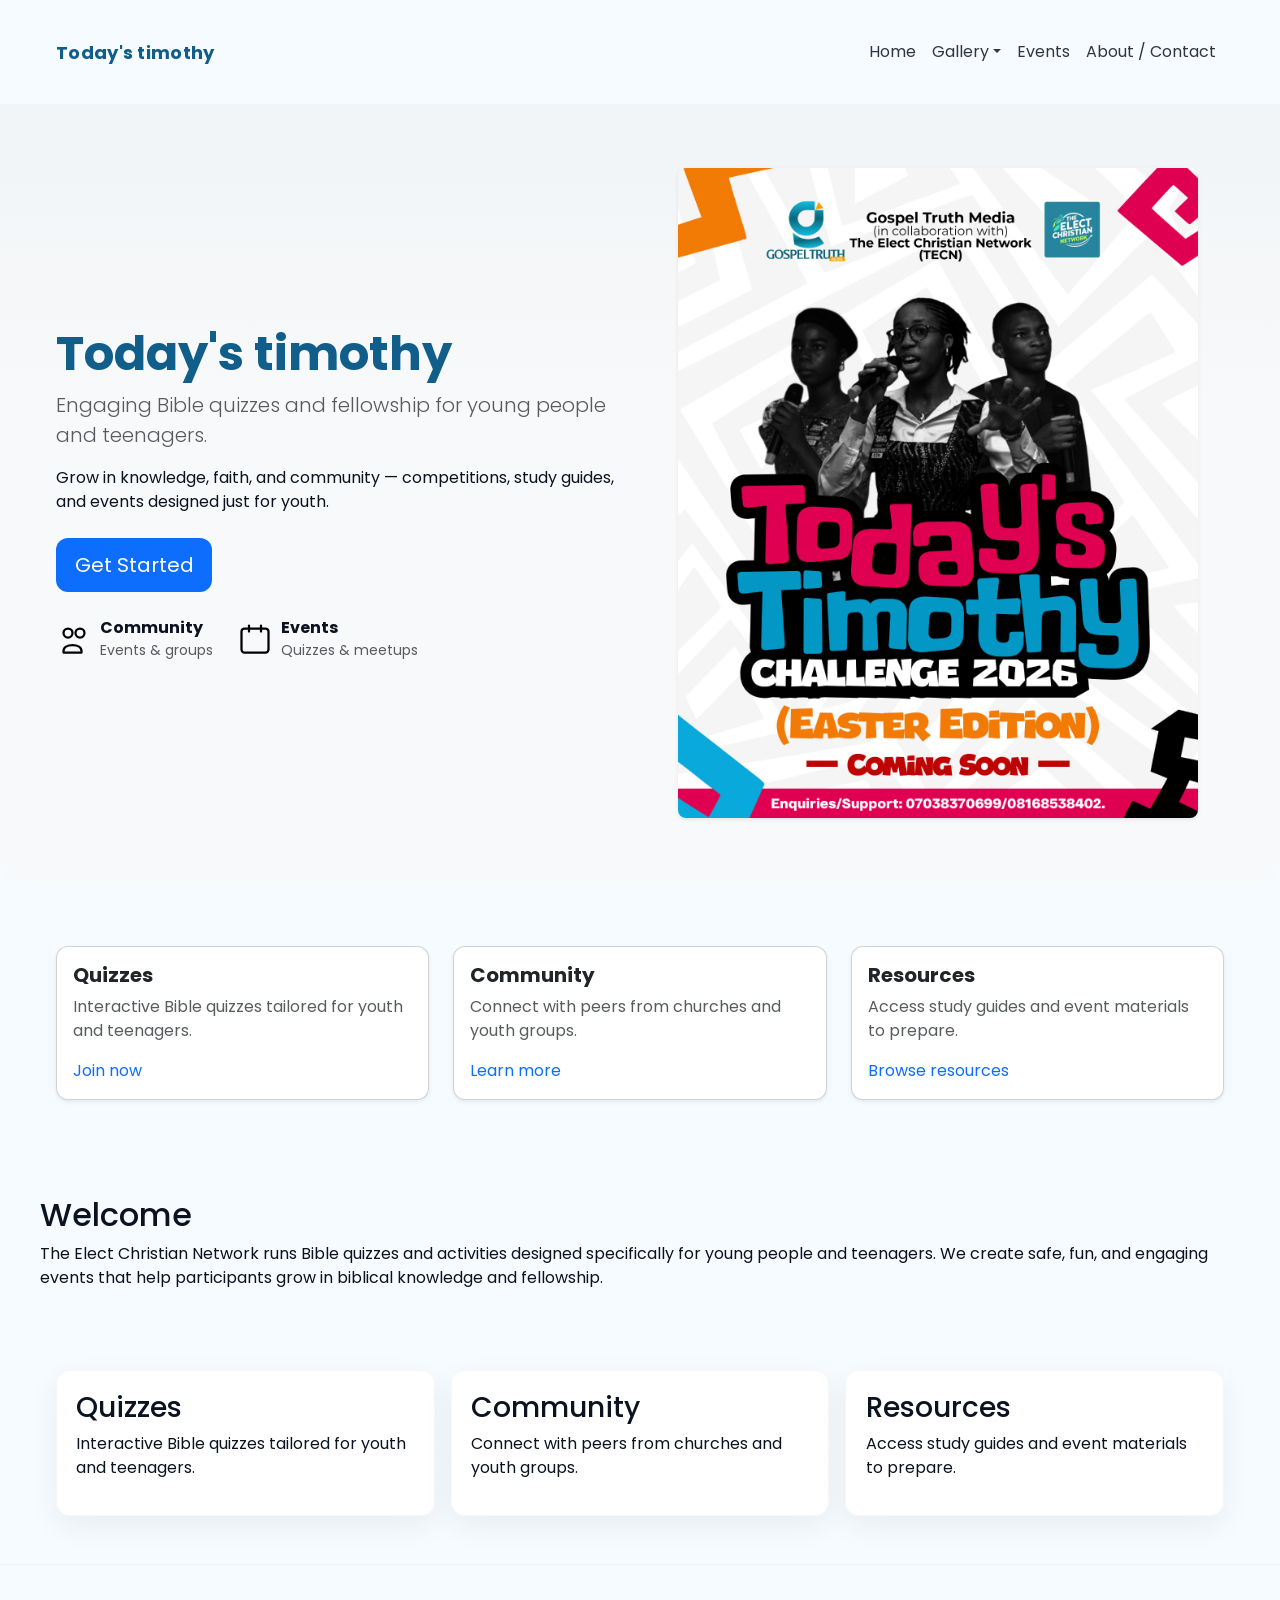
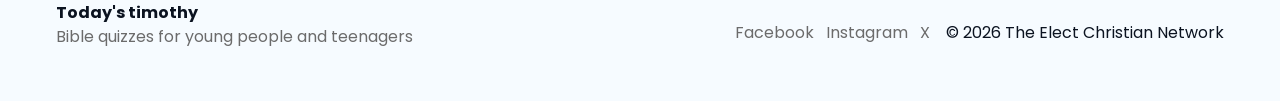
==== index.html @ bbb41ca3 "initial" ====
<!doctype html>
<html lang="en">
<head>
  <meta charset="utf-8">
  <meta name="viewport" content="width=device-width, initial-scale=1">
  <title>Today's timothy — Home</title>
  <meta name="description" content="Bible quizzes for young people and teenagers. Join Today's timothy to learn, connect and grow.">
  <link rel="preconnect" href="https://fonts.gstatic.com" crossorigin>
  <link href="https://fonts.googleapis.com/css2?family=Poppins:wght@300;400;600;700;800&display=swap" rel="stylesheet">
  <link href="https://cdn.jsdelivr.net/npm/bootstrap@5.3.2/dist/css/bootstrap.min.css" rel="stylesheet">
  <link rel="stylesheet" href="https://cdnjs.cloudflare.com/ajax/libs/font-awesome/6.5.0/css/all.min.css">
  <link rel="stylesheet" href="css/style.css">
</head>
<body>
  <nav class="navbar navbar-expand-lg navbar-light bg-transparent py-3">
    <div class="container">
      <a class="navbar-brand fw-bold text-primary" href="index.html">Today's timothy</a>
      <button class="navbar-toggler" type="button" data-bs-toggle="collapse" data-bs-target="#mainNav" aria-controls="mainNav" aria-expanded="false" aria-label="Toggle navigation">
        <span class="navbar-toggler-icon"></span>
      </button>

      <div class="collapse navbar-collapse" id="mainNav">
        <ul class="navbar-nav ms-auto mb-2 mb-lg-0 align-items-lg-center position-relative">
          <li class="nav-item"><a class="nav-link active" aria-current="page" href="index.html">Home</a></li>
          <li class="nav-item dropdown">
            <a class="nav-link dropdown-toggle" href="#" id="galleryDropdown" role="button" data-bs-toggle="dropdown" aria-expanded="false">Gallery</a>
            <ul class="dropdown-menu dropdown-menu-end" aria-labelledby="galleryDropdown">
              <li><a class="dropdown-item" href="photo-gallery-catelogue.html">Photo Gallery</a></li>
              <li><a class="dropdown-item" href="video-gallery-catelogue.html">Video Gallery</a></li>
            </ul>
          </li>
          <li class="nav-item"><a class="nav-link" href="events.html">Events</a></li>
          <li class="nav-item"><a class="nav-link" href="about.html">About / Contact</a></li>
        </ul>
      </div>
    </div>
  </nav>

  <main>
    <section class="hero py-5 bg-light">
      <div class="container">
        <div class="row align-items-center gy-4">
          <div class="col-lg-6">
            <h1 class="display-5 text-primary fw-bold">Today's timothy</h1>
            <p class="lead text-muted">Engaging Bible quizzes and fellowship for young people and teenagers.</p>
            <p class="mb-4">Grow in knowledge, faith, and community — competitions, study guides, and events designed just for youth.</p>
            <div class="d-flex gap-3">
              <a class="btn btn-primary btn-lg" href="register.html">Get Started</a>
            </div>
            <div class="mt-4 d-flex gap-4">
              <div class="d-flex align-items-center">
                <img src="assets/icons/icon-users.svg" width="36" height="36" alt="community icon" class="me-2">
                <div>
                  <strong>Community</strong>
                  <div class="text-muted small">Events & groups</div>
                </div>
              </div>
              <div class="d-flex align-items-center">
                <img src="assets/icons/icon-calendar.svg" width="36" height="36" alt="calendar icon" class="me-2">
                <div>
                  <strong>Events</strong>
                  <div class="text-muted small">Quizzes & meetups</div>
                </div>
              </div>
            </div>
          </div>
          <div class="col-lg-6 text-center">
            <img src="assets/images/TTC-easter-edition.jpeg" alt="Youth fellowship illustration" class="img-fluid rounded-3 shadow-sm">
          </div>
        </div>
      </div>
    </section>

    <section class="py-5">
      <div class="container">
        <div class="row row-cols-1 row-cols-md-3 g-4">
          <div class="col">
            <div class="card h-100 shadow-sm">
              <div class="card-body">
                <h5 class="card-title">Quizzes</h5>
                <p class="card-text text-muted">Interactive Bible quizzes tailored for youth and teenagers.</p>
                <a href="register.html" class="stretched-link text-decoration-none">Join now</a>
              </div>
            </div>
          </div>
          <div class="col">
            <div class="card h-100 shadow-sm">
              <div class="card-body">
                <h5 class="card-title">Community</h5>
                <p class="card-text text-muted">Connect with peers from churches and youth groups.</p>
                <a href="about.html" class="stretched-link text-decoration-none">Learn more</a>
              </div>
            </div>
          </div>
          <div class="col">
            <div class="card h-100 shadow-sm">
              <div class="card-body">
                <h5 class="card-title">Resources</h5>
                <p class="card-text text-muted">Access study guides and event materials to prepare.</p>
                <a href="about.html" class="stretched-link text-decoration-none">Browse resources</a>
              </div>
            </div>
          </div>
        </div>
      </div>
    </section>

    <section class="intro container">
      <h2>Welcome</h2>
      <p>The Elect Christian Network runs Bible quizzes and activities designed specifically for young people and teenagers. We create safe, fun, and engaging events that help participants grow in biblical knowledge and fellowship.</p>
    </section>

    <section class="features container">
      <div class="grid">
        <article>
          <h3>Quizzes</h3>
          <p>Interactive Bible quizzes tailored for youth and teenagers.</p>
        </article>
        <article>
          <h3>Community</h3>
          <p>Connect with peers from churches and youth groups.</p>
        </article>
        <article>
          <h3>Resources</h3>
          <p>Access study guides and event materials to prepare.</p>
        </article>
      </div>
    </section>
  </main>

  <footer class="site-footer">
    <div class="container footer-grid">
      <div>
        <strong>Today's timothy</strong>
        <p class="muted">Bible quizzes for young people and teenagers</p>
      </div>
      <div class="social">
        <a href="#" aria-label="Facebook placeholder">Facebook</a>
        <a href="#" aria-label="Instagram placeholder">Instagram</a>
        <a href="#" aria-label="Twitter placeholder">X</a>
      </div>
      <div class="copyright">© <span id="year"></span> The Elect Christian Network</div>
    </div>
  </footer>

  <script src="https://cdn.jsdelivr.net/npm/bootstrap@5.3.2/dist/js/bootstrap.bundle.min.js"></script>
  <script src="js/script.js"></script>
</body>
</html>
---- css/style.css ----
:root{
  --bg:#f6fbff;
  --card:#ffffff;
  --accent:#125e8a; /* adjusted primary */
  --accent-2:#ffd166; /* warm gold */
  --muted:#6b6b6b;
  --radius:14px;
  --transition:220ms cubic-bezier(.2,.9,.2,1);
  --container:1200px;
  --font-sans: 'Poppins', system-ui, -apple-system, 'Segoe UI', Roboto, 'Helvetica Neue', Arial;
}
html,body{font-family:var(--font-sans)}
*{box-sizing:border-box}
html,body{height:100%}
.site-header{background:transparent;padding:1rem 0}
body{margin:0;background:var(--bg);color:#0b1320;line-height:1.5}

/* Navbar tweaks to match SB UI Kit */
.navbar-brand{font-size:1.125rem;letter-spacing:.3px}
.navbar-light .navbar-nav .nav-link{color:rgba(11,19,32,.85)}
.navbar-light .navbar-nav .nav-link:hover{color:var(--accent)}

/* Hero adjustments */
.hero{background:linear-gradient(180deg, rgba(18,94,138,0.03), transparent 40%); border-bottom-left-radius:20px; border-bottom-right-radius:20px}
.hero .display-5{color:var(--accent)}

/* Gallery collapse styling for mobile */
.collapse#galleryCollapse .nav-link{color:rgba(11,19,32,.85)}
.collapse#galleryCollapse .nav-link:hover{text-decoration:underline}

/* Ensure dropdown menu looks consistent */
.dropdown-menu-end{min-width:10rem}

/* Desktop: open gallery dropdown on hover for faster access */
@media (min-width: 992px) {
  .navbar .dropdown:hover .dropdown-menu {
    display: block;
    margin-top: 0.15rem;
    opacity: 1;
    transform: translateY(0);
  }
  .navbar .dropdown:hover > .nav-link,
  .navbar .dropdown:hover > .dropdown-toggle {
    color: var(--accent);
  }
}

/* Ensure Bootstrap dropdowns appear above page content and have no pointer gap */
.navbar .dropdown-menu { z-index: 2050; pointer-events: auto; }
.navbar .dropdown-toggle { z-index: 2060; }

/* Cards */
.card{border-radius:12px}
.card .card-body .card-title{font-weight:700}

/* Utilities */
.text-primary{color:var(--accent) !important}

/* Assets sizing */
.hero img{max-width:520px}

/* Events page styles */
.event-card { transition: transform 220ms var(--transition), box-shadow 220ms var(--transition); border: 1px solid rgba(16,24,40,0.04); }
.event-card:hover { transform: translateY(-6px); box-shadow: 0 18px 40px rgba(16,24,40,0.08); }
.event-card .card-img-top{ height:180px; object-fit:cover; border-top-left-radius:12px; border-top-right-radius:12px }

/* Modal form tweaks */
.modal-content { border-radius:12px }

/* Small animation for buttons */
.btn-primary { transition: transform 180ms ease, box-shadow 180ms ease }
.btn-primary:hover { transform: translateY(-3px) }
.container{max-width:var(--container);margin:0 auto;padding:1rem}

/* Header / Nav */
.site-header{background:transparent;padding:1rem 0}
.nav-wrap{display:flex;align-items:center;gap:1rem;justify-content:space-between}
.brand{font-weight:800;color:var(--accent);text-decoration:none;font-size:1.05rem;letter-spacing:.4px}
.nav-toggle{display:none;background:none;border:0;font-weight:600;padding:.5rem}
.main-nav ul{list-style:none;margin:0;padding:0;display:flex;gap:1rem}
.main-nav a{color:inherit;text-decoration:none;padding:.5rem;border-radius:6px;transition:background var(--transition)}
.main-nav a:hover{background:rgba(42,127,111,0.06)}
.has-dropdown{position:relative}
.main-nav .has-dropdown .dropdown{position:absolute;left:0;top:calc(100% + 6px);background:var(--card);padding:.5rem;border-radius:8px;box-shadow:0 6px 18px rgba(12,12,12,0.08);display:none}
.main-nav .has-dropdown:hover .dropdown{display:block}
.main-nav .has-dropdown .dropdown li{white-space:nowrap}

/* Hero */
.hero{padding:3rem 0 1rem;position:relative}
.modern-hero{background:linear-gradient(180deg,rgba(31,111,235,0.06),transparent 40%);border-bottom-left-radius:24px;border-bottom-right-radius:24px}
.hero-grid{display:grid;grid-template-columns:1fr 480px;gap:2rem;align-items:center}
.hero-text h1{font-size:clamp(2rem,4vw,3.2rem);margin:0 0 .4rem;color:var(--accent)}
.tagline{color:var(--muted);margin:0 0 .6rem;font-weight:600}
.hero-lead{margin:.25rem 0 1rem;color:#243447}
.hero-art img{width:100%;height:auto;border-radius:18px;display:block;box-shadow:0 12px 40px rgba(36,52,71,0.08);transform:translateY(-6px)}
.cta{display:flex;gap:.75rem}
.btn{display:inline-block;padding:.7rem 1.1rem;border-radius:12px;text-decoration:none;border:1px solid transparent;cursor:pointer;transition:transform var(--transition),box-shadow var(--transition),box-shadow 260ms ease}
.btn:hover{transform:translateY(-4px);box-shadow:0 8px 30px rgba(31,111,235,0.08)}
.btn.primary{background:linear-gradient(90deg,var(--accent),#2ea0ff);color:#fff}
.btn.ghost{background:transparent;border:1px solid rgba(36,52,71,0.06);color:var(--accent)}

/* Content */
.intro{padding:2rem 0}
.features .grid{display:grid;grid-template-columns:repeat(auto-fit,minmax(220px,1fr));gap:1rem;margin-top:1rem}
.features article{background:linear-gradient(180deg,rgba(255,255,255,0.9),var(--card));padding:1.2rem;border-radius:14px;box-shadow:0 10px 30px rgba(16,24,40,0.06);border:1px solid rgba(16,24,40,0.03)}
.features article h3{margin-top:0}

/* Forms */
.form-section{padding:2rem 0}
.form-grid{display:grid;grid-template-columns:repeat(auto-fit,minmax(220px,1fr));gap:1rem}

/* Force stacked fields for the dedicated register form */
.register-form .form-grid { grid-template-columns: 1fr; }
label{display:block;font-size:.95rem}
input,textarea{width:100%;padding:.6rem;border-radius:8px;border:1px solid rgba(10,10,10,0.08);margin-top:.35rem}
.gender-field{border:0;padding:0;display:flex;gap:1rem;align-items:center}
.required{color:var(--accent-2);margin-left:.25rem}
.form-actions{margin-top:1rem}

/* Modern registration form style (underline fields + inline errors) */
.register-form .field { position: relative; padding: 0.5rem 0; }
.register-form .field-label { display:block; font-size:1.125rem; color:#6b6b6b; margin-bottom:0.6rem }
.register-form input[type="text"],
.register-form input[type="email"],
.register-form input[type="tel"],
.register-form input[type="date"] {
  width:100%;
  border:0;
  border-bottom:1px solid #e9e9e9;
  padding:0.5rem 2.2rem 0.55rem 0.25rem;
  background:transparent;
  border-radius:0;
  outline:none;
  font-size:0.98rem;
  color:#243447;
}
.register-form input:focus { box-shadow:none; border-bottom-color:var(--accent) }
.register-form .field-icon { position:absolute; right:0.5rem; top:1.6rem; color:#e04b4b; font-size:0.95rem; display:none }
.register-form .field-error { color:#e04b4b; font-size:.9rem; margin-top:0.35rem; display:none }

/* Ensure field-error is hidden by default site-wide */
.field-error { display: none }

/* Floating label / compact layout */

.register-form .field { padding-top:10px; padding-bottom:14px }
.register-form .field-label { position:absolute; left:0; bottom:18px; font-size:0.98rem; color:#8a99a6; transition:transform 180ms cubic-bezier(.2,.9,.2,1), font-size 180ms cubic-bezier(.2,.9,.2,1), color 180ms cubic-bezier(.2,.9,.2,1); pointer-events:none }
.register-form .field input,
.register-form .field select { padding-top:10px }
.register-form .field:focus-within .field-label,
.register-form .field.filled .field-label { transform: translateY(-170%) scale(0.92); color:var(--accent); font-size:0.82rem }

/* compact the overall form spacing */
.register-form .form-grid { gap:0.5rem }
.register-form { width:100%; max-width:720px; margin-left:0; margin-right:auto; background: transparent; padding:1rem; border-radius:12px; }

@media (max-width:900px){
  .register-form { width:100%; }
}
.register-form .field-label { left:0 }
.register-form input:invalid ~ .field-icon,
.register-form input:invalid ~ .field-error,
.register-form input[aria-invalid="true"] ~ .field-icon,
.register-form input[aria-invalid="true"] ~ .field-error { display:block }
.register-form .gender-field { display:block }
.register-form .gender-field .field-error { display:none; margin-top:.5rem }

/* Show error block for radio group if invalid */
.register-form .gender-field.invalid .field-error { display:block }

/* Adjust submit button */
.register-form .btn-primary { padding:.75rem 1.25rem }

@media (max-width: 600px){
  .register-form .field-label{font-size:1rem}
}

/* Gallery */
.gallery-section{padding:2rem 0}
.photo-grid{display:grid;grid-template-columns:repeat(auto-fit,minmax(180px,1fr));gap:14px}
.photo-grid figure{margin:0;background:linear-gradient(180deg,rgba(255,255,255,0.95),var(--card));border-radius:12px;overflow:hidden;cursor:pointer;display:flex;flex-direction:column;transition:transform var(--transition),box-shadow var(--transition)}
.photo-grid figure:hover{transform:translateY(-6px);box-shadow:0 18px 40px rgba(16,24,40,0.08)}
.photo-grid img{width:100%;height:180px;object-fit:cover;display:block}
.photo-grid figcaption{padding:.7rem;font-size:.92rem;color:var(--muted)}

.lightbox{position:fixed;inset:0;display:flex;align-items:center;justify-content:center;background:rgba(11,12,13,0.7);z-index:999;opacity:0;pointer-events:none;transition:opacity 180ms ease}
.lightbox[aria-hidden="false"]{opacity:1;pointer-events:auto}
.lightbox-img{max-width:90%;max-height:75%;border-radius:8px;box-shadow:0 8px 40px rgba(0,0,0,0.6)}
.lightbox-close{position:fixed;top:20px;right:20px;background:var(--card);border:0;border-radius:50%;width:40px;height:40px;font-size:1.4rem;cursor:pointer}
.lightbox-caption{color:#fff;margin-top:.75rem;text-align:center}

/* Videos */
.video-grid{display:grid;grid-template-columns:repeat(auto-fit,minmax(280px,1fr));gap:1rem}
.video-responsive{position:relative;padding-bottom:56.25%;height:0;overflow:hidden;border-radius:8px}
.video-responsive iframe{position:absolute;inset:0;width:100%;height:100%;border:0}

/* Footer */
.site-footer{border-top:1px solid rgba(16,24,40,0.04);padding:1.25rem 0;margin-top:2rem;background:transparent}
.footer-grid{display:grid;grid-template-columns:1fr auto auto;gap:1rem;align-items:center}
.social a{margin-left:.5rem;color:var(--muted);text-decoration:none}
.muted{color:var(--muted)}

/* Responsive */
@media (max-width:900px){
  .hero-grid{grid-template-columns:1fr}
  .nav-toggle{display:block}
  .main-nav{display:none;position:absolute;left:0;right:0;top:64px;background:var(--card);box-shadow:0 8px 30px rgba(12,12,12,0.06);}
  .main-nav.open{display:block}
  .main-nav ul{flex-direction:column;padding:1rem}
  .main-nav .has-dropdown:hover .dropdown{display:none}
  .main-nav .has-dropdown .dropdown{position:static;box-shadow:none;display:none}
  .main-nav .has-dropdown.open .dropdown{display:block}
}

@media (prefers-reduced-motion:reduce){*{transition:none!important}}
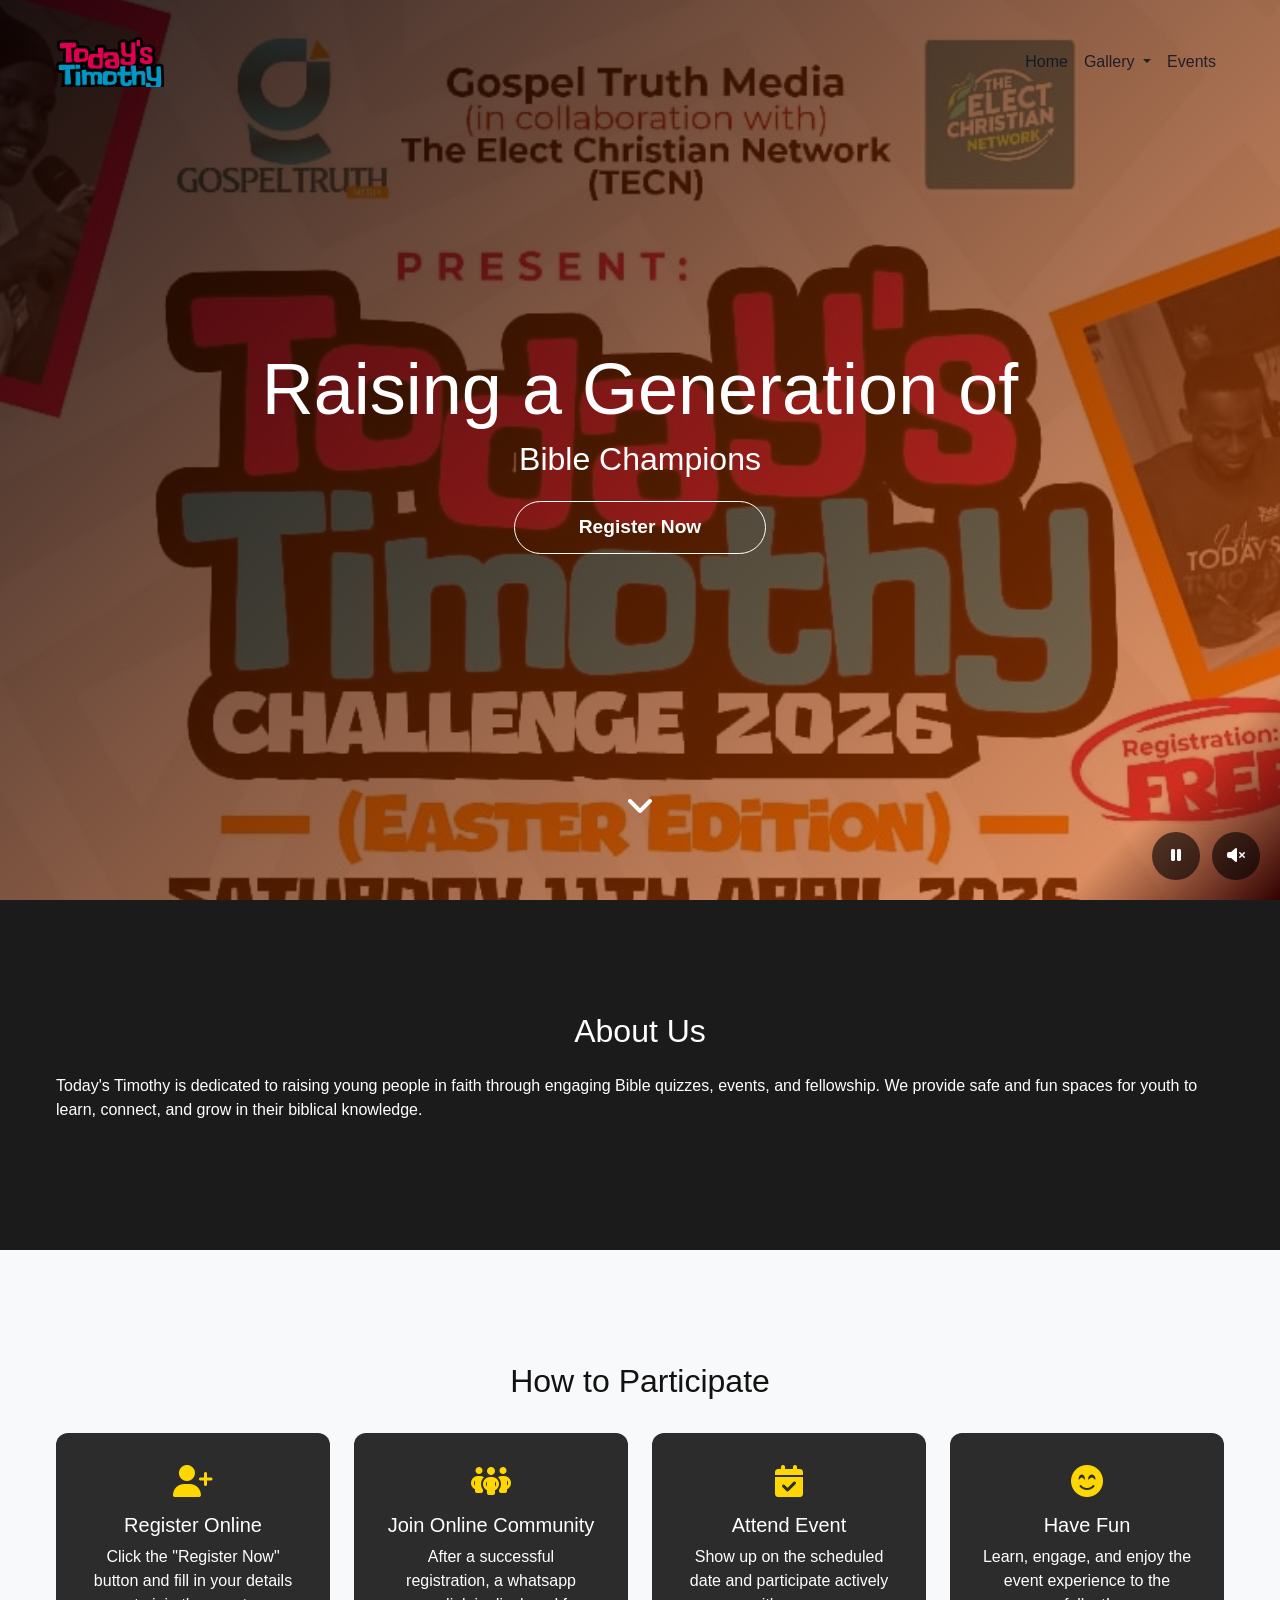
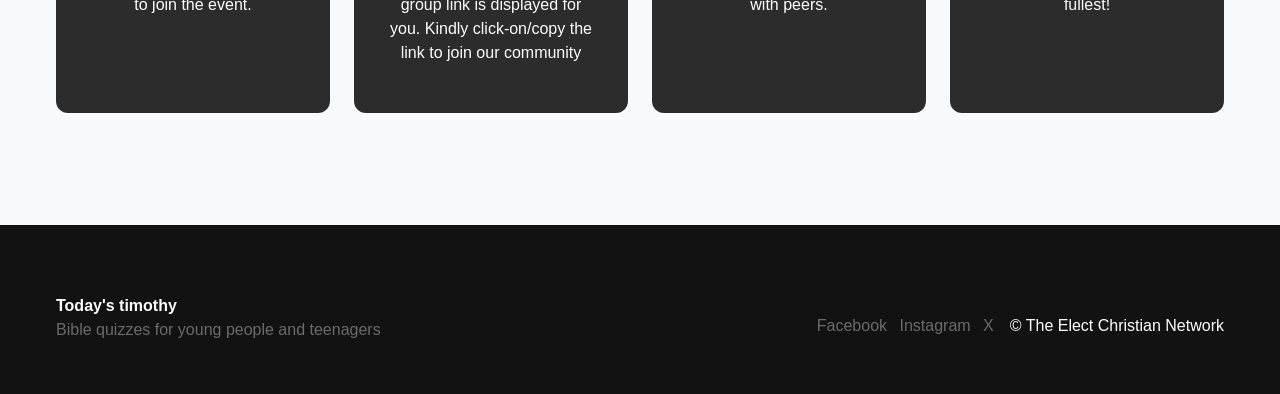
==== commit 92b39274: "updates" ====
--- a/index.html
+++ b/index.html
@@ -1,149 +1,386 @@
 <!doctype html>
 <html lang="en">
 <head>
-  <meta charset="utf-8">
-  <meta name="viewport" content="width=device-width, initial-scale=1">
-  <title>Today's timothy — Home</title>
-  <meta name="description" content="Bible quizzes for young people and teenagers. Join Today's timothy to learn, connect and grow.">
-  <link rel="preconnect" href="https://fonts.gstatic.com" crossorigin>
-  <link href="https://fonts.googleapis.com/css2?family=Poppins:wght@300;400;600;700;800&display=swap" rel="stylesheet">
-  <link href="https://cdn.jsdelivr.net/npm/bootstrap@5.3.2/dist/css/bootstrap.min.css" rel="stylesheet">
-  <link rel="stylesheet" href="https://cdnjs.cloudflare.com/ajax/libs/font-awesome/6.5.0/css/all.min.css">
+<meta charset="utf-8">
+<meta name="viewport" content="width=device-width, initial-scale=1">
+<title>Today's Timothy</title>
+  <meta name="description" content="About The Elect Christian Network and contact information.">
+
+<link href="https://cdn.jsdelivr.net/npm/bootstrap@5.3.2/dist/css/bootstrap.min.css" rel="stylesheet">
+<link href="https://cdnjs.cloudflare.com/ajax/libs/font-awesome/6.5.0/css/all.min.css" rel="stylesheet">
   <link rel="stylesheet" href="css/style.css">
+
+<style>
+html, body {
+  height: 100%;
+  margin: 0;
+  font-family: 'Poppins', sans-serif;
+  background: #121212; 
+  color: #fff;
+}
+
+/* NAVBAR */
+.navbar {
+  transition: background 0.4s ease, color 0.4s ease;
+}
+.navbar.scrolled {
+  background: rgba(0,0,0,0.85) !important;
+}
+.navbar.scrolled .nav-link, .navbar.scrolled .navbar-brand img {
+  color: #fff !important;
+  filter: brightness(0) invert(1);
+}
+
+/* VIDEO HERO */
+.video-hero {
+  position: relative;
+  height: 100vh;
+  overflow: hidden;
+  perspective: 1px; /* enable parallax */
+  perspective-origin: center;
+}
+.video-hero video {
+  width: 100%;
+  height: 100%;
+  object-fit: cover;
+  transform: translateZ(-1px) scale(1.1);
+  transition: transform 0.2s ease-out;
+}
+.video-hero::after {
+  content: "";
+  position: absolute;
+  inset: 0;
+  /* background: rgba(0,0,0,0.4);  */
+  background: linear-gradient(
+    135deg,
+    rgba(13, 1, 1, 0.859) 0%,
+    rgba(203, 74, 0, 0.604) 90%,
+    rgba(49, 0, 0, 0.991) 100%
+);
+}
+
+/* CONTENT */
+.video-content {
+  position: absolute;
+  inset: 0;
+  z-index: 2;
+  display: flex;
+  flex-direction: column;
+  align-items: center;
+  justify-content: center;
+  text-align: center;
+  padding: 20px;
+}
+
+.video-content h1 {
+  font-size: 4.5rem;
+  animation: fadeUp 1s ease forwards;
+}
+
+.text-carousel span {
+  display: none;
+}
+.text-carousel span.active {
+  display: inline-block;
+  animation: fadeUp 1s ease forwards;
+}
+
+@keyframes fadeUp {
+  from {opacity:0; transform: translateY(20px);}
+  to {opacity:1; transform: translateY(0);}
+}
+
+/* REGISTER LINK */
+.register-link {
+  margin-top: 15px;
+  font-size: 1.2rem;
+  color: #fff;
+  text-decoration: underline;
+  font-weight: 600;
+  border: 1px solid white;
+    border-radius: 37px;
+    padding: 11px 64px;
+    text-decoration: none;
+}
+.register-link:hover {
+  color: #0a0a0a;
+  background-color: rgb(255, 255, 255);
+}
+
+@keyframes pulse {
+  0% { transform: scale(1); opacity:1; }
+  50% { transform: scale(1.1); opacity:0.8; }
+  100% { transform: scale(1); opacity:1; }
+}
+
+/* BUTTONS */
+.control-btn {
+  position: absolute;
+  bottom: 20px;
+  background: rgba(0,0,0,0.6);
+  color: white;
+  border: none;
+  border-radius: 50%;
+  width: 48px;
+  height: 48px;
+  z-index: 3;
+}
+#muteBtn { right: 20px; }
+#playBtn { right: 80px; }
+
+/* SCROLL ARROW */
+.scroll-arrow {
+  position: absolute;
+  bottom: 70px;
+  left: 50%;
+  transform: translateX(-50%);
+  font-size: 2rem;
+  color: white;
+  animation: bounce 1.5s infinite;
+  z-index: 3;
+}
+@keyframes bounce {
+  0%,100%{transform:translate(-50%,0);}
+  50%{transform:translate(-50%,10px);}
+}
+
+/* SECTIONS */
+.section {
+  padding: 6rem 0;
+  opacity: 0;
+  transform: translateY(30px);
+  transition: all 1s ease-out;
+}
+.section.visible {
+  opacity: 1;
+  transform: translateY(0);
+}
+
+.section-light {
+  background: #f8f9fa;
+  color: #121212;
+}
+.section-dark {
+  background: #1b1b1b;
+  color: #fff;
+}
+
+/* PARTICIPATION CARDS */
+.participation-cards {
+  display: grid;
+  grid-template-columns: repeat(auto-fit,minmax(250px,1fr));
+  gap: 1.5rem;
+  margin-top: 2rem;
+}
+.participation-card {
+  background: #2c2c2c;
+  border-radius: 12px;
+  padding: 2rem;
+  text-align: center;
+  transition: transform 0.3s, box-shadow 0.3s;
+  color: #fff;
+}
+.participation-card:hover {
+  transform: translateY(-5px);
+  box-shadow: 0 8px 20px rgba(0,0,0,0.5);
+}
+.participation-card i {
+  font-size: 2rem;
+  margin-bottom: 1rem;
+  color: #ffd700;
+}
+
+/* MOBILE */
+@media(max-width:768px){
+  .video-hero{height:100vh;}
+  .video-content h1{font-size:2rem;}
+}
+</style>
 </head>
+
 <body>
-  <nav class="navbar navbar-expand-lg navbar-light bg-transparent py-3">
-    <div class="container">
-      <a class="navbar-brand fw-bold text-primary" href="index.html">Today's timothy</a>
-      <button class="navbar-toggler" type="button" data-bs-toggle="collapse" data-bs-target="#mainNav" aria-controls="mainNav" aria-expanded="false" aria-label="Toggle navigation">
-        <span class="navbar-toggler-icon"></span>
-      </button>
-
-      <div class="collapse navbar-collapse" id="mainNav">
-        <ul class="navbar-nav ms-auto mb-2 mb-lg-0 align-items-lg-center position-relative">
-          <li class="nav-item"><a class="nav-link active" aria-current="page" href="index.html">Home</a></li>
-          <li class="nav-item dropdown">
-            <a class="nav-link dropdown-toggle" href="#" id="galleryDropdown" role="button" data-bs-toggle="dropdown" aria-expanded="false">Gallery</a>
-            <ul class="dropdown-menu dropdown-menu-end" aria-labelledby="galleryDropdown">
-              <li><a class="dropdown-item" href="photo-gallery-catelogue.html">Photo Gallery</a></li>
-              <li><a class="dropdown-item" href="video-gallery-catelogue.html">Video Gallery</a></li>
-            </ul>
-          </li>
-          <li class="nav-item"><a class="nav-link" href="events.html">Events</a></li>
-          <li class="nav-item"><a class="nav-link" href="about.html">About / Contact</a></li>
-        </ul>
-      </div>
+
+<!-- NAVBAR -->
+<nav class="navbar navbar-expand-lg navbar-light bg-transparent py-3 fixed-top">
+  <div class="container">
+    <a class="navbar-brand" href="index.html">
+      <img src="assets/images/logo-ttc.png" alt="Today's Timothy Logo" height="50">
+    </a>
+    <button class="navbar-toggler" type="button" data-bs-toggle="collapse" data-bs-target="#mainNav">
+      <span class="navbar-toggler-icon"></span>
+    </button>
+
+    <div class="collapse navbar-collapse" id="mainNav">
+      <ul class="navbar-nav ms-auto mb-2 mb-lg-0 align-items-lg-center position-relative">
+        <li class="nav-item"><a class="nav-link" href="index.html">Home</a></li>
+        <li class="nav-item dropdown">
+          <a class="nav-link dropdown-toggle" href="#" id="galleryDropdown" role="button" data-bs-toggle="dropdown">
+            Gallery
+          </a>
+          <ul class="dropdown-menu dropdown-menu-end">
+            <li><a class="dropdown-item" href="photo-gallery-catelogue.html">Photo Gallery</a></li>
+            <li><a class="dropdown-item" href="video-gallery-catelogue.html">Video Gallery</a></li>
+          </ul>
+        </li>
+        <li class="nav-item"><a class="nav-link active" href="events.html">Events</a></li>
+        <!-- <li class="nav-item"><a class="nav-link" href="about.html">About / Contact</a></li> -->
+      </ul>
     </div>
-  </nav>
-
-  <main>
-    <section class="hero py-5 bg-light">
-      <div class="container">
-        <div class="row align-items-center gy-4">
-          <div class="col-lg-6">
-            <h1 class="display-5 text-primary fw-bold">Today's timothy</h1>
-            <p class="lead text-muted">Engaging Bible quizzes and fellowship for young people and teenagers.</p>
-            <p class="mb-4">Grow in knowledge, faith, and community — competitions, study guides, and events designed just for youth.</p>
-            <div class="d-flex gap-3">
-              <a class="btn btn-primary btn-lg" href="register.html">Get Started</a>
-            </div>
-            <div class="mt-4 d-flex gap-4">
-              <div class="d-flex align-items-center">
-                <img src="assets/icons/icon-users.svg" width="36" height="36" alt="community icon" class="me-2">
-                <div>
-                  <strong>Community</strong>
-                  <div class="text-muted small">Events & groups</div>
-                </div>
-              </div>
-              <div class="d-flex align-items-center">
-                <img src="assets/icons/icon-calendar.svg" width="36" height="36" alt="calendar icon" class="me-2">
-                <div>
-                  <strong>Events</strong>
-                  <div class="text-muted small">Quizzes & meetups</div>
-                </div>
-              </div>
-            </div>
-          </div>
-          <div class="col-lg-6 text-center">
-            <img src="assets/images/TTC-easter-edition.jpeg" alt="Youth fellowship illustration" class="img-fluid rounded-3 shadow-sm">
-          </div>
-        </div>
-      </div>
-    </section>
-
-    <section class="py-5">
-      <div class="container">
-        <div class="row row-cols-1 row-cols-md-3 g-4">
-          <div class="col">
-            <div class="card h-100 shadow-sm">
-              <div class="card-body">
-                <h5 class="card-title">Quizzes</h5>
-                <p class="card-text text-muted">Interactive Bible quizzes tailored for youth and teenagers.</p>
-                <a href="register.html" class="stretched-link text-decoration-none">Join now</a>
-              </div>
-            </div>
-          </div>
-          <div class="col">
-            <div class="card h-100 shadow-sm">
-              <div class="card-body">
-                <h5 class="card-title">Community</h5>
-                <p class="card-text text-muted">Connect with peers from churches and youth groups.</p>
-                <a href="about.html" class="stretched-link text-decoration-none">Learn more</a>
-              </div>
-            </div>
-          </div>
-          <div class="col">
-            <div class="card h-100 shadow-sm">
-              <div class="card-body">
-                <h5 class="card-title">Resources</h5>
-                <p class="card-text text-muted">Access study guides and event materials to prepare.</p>
-                <a href="about.html" class="stretched-link text-decoration-none">Browse resources</a>
-              </div>
-            </div>
-          </div>
-        </div>
-      </div>
-    </section>
-
-    <section class="intro container">
-      <h2>Welcome</h2>
-      <p>The Elect Christian Network runs Bible quizzes and activities designed specifically for young people and teenagers. We create safe, fun, and engaging events that help participants grow in biblical knowledge and fellowship.</p>
-    </section>
-
-    <section class="features container">
-      <div class="grid">
-        <article>
-          <h3>Quizzes</h3>
-          <p>Interactive Bible quizzes tailored for youth and teenagers.</p>
-        </article>
-        <article>
-          <h3>Community</h3>
-          <p>Connect with peers from churches and youth groups.</p>
-        </article>
-        <article>
-          <h3>Resources</h3>
-          <p>Access study guides and event materials to prepare.</p>
-        </article>
-      </div>
-    </section>
-  </main>
+  </div>
+</nav>
+
+<!-- HERO -->
+<section class="video-hero">
+  <video id="heroVideo"
+         muted
+         loop
+         playsinline
+         preload="none"
+         poster="assets/images/ttc-easter1.jpeg"
+         data-src="assets/media/TTC_Hero.mp4">
+  </video>
+
+  <div class="video-content">
+    <h1>Raising a Generation of</h1>
+    <div class="text-carousel h2">
+      <span class="active">Bible Champions</span>
+      <span>Faith Builders</span>
+      <span>Future Leaders</span>
+    </div>
+
+    <a href="events.html" class="register-link">Register Now</a>
+  </div>
+
+  <button class="control-btn" id="muteBtn"><i class="fa fa-volume-mute"></i></button>
+  <button class="control-btn" id="playBtn"><i class="fa fa-pause"></i></button>
+  <div class="scroll-arrow"><i class="fa fa-angle-down"></i></div>
+</section>
+
+<!-- ABOUT US -->
+<section class="section section-dark" id="about">
+  <div class="container">
+    <h2 class="text-center mb-4">About Us</h2>
+    <p>Today's Timothy is dedicated to raising young people in faith through engaging Bible quizzes, events, and fellowship. We provide safe and fun spaces for youth to learn, connect, and grow in their biblical knowledge.</p>
+  </div>
+</section>
+
+<!-- PARTICIPATION INSTRUCTIONS -->
+<section class="section section-light" id="participate">
+  <div class="container">
+    <h2 class="text-center mb-4">How to Participate</h2>
+    <div class="participation-cards">
+      <div class="participation-card">
+        <i class="fa fa-user-plus"></i>
+        <h5>Register Online</h5>
+        <p>Click the "Register Now" button and fill in your details to join the event.</p>
+      </div>
+      <div class="participation-card">
+        <i class="fa fa-people-group"></i>
+        <h5>Join Online Community</h5>
+        <p>After a successful registration, a whatsapp group link is displayed for you. Kindly click-on/copy the link to join our community</p>
+      </div>
+      <div class="participation-card">
+        <i class="fa fa-calendar-check"></i>
+        <h5>Attend Event</h5>
+        <p>Show up on the scheduled date and participate actively with peers.</p>
+      </div>
+      <div class="participation-card">
+        <i class="fa fa-smile-beam"></i>
+        <h5>Have Fun</h5>
+        <p>Learn, engage, and enjoy the event experience to the fullest!</p>
+      </div>
+    </div>
+  </div>
+</section>
 
   <footer class="site-footer">
-    <div class="container footer-grid">
+      <div class="container footer-grid">
       <div>
         <strong>Today's timothy</strong>
         <p class="muted">Bible quizzes for young people and teenagers</p>
       </div>
       <div class="social">
-        <a href="#" aria-label="Facebook placeholder">Facebook</a>
-        <a href="#" aria-label="Instagram placeholder">Instagram</a>
-        <a href="#" aria-label="Twitter placeholder">X</a>
-      </div>
-      <div class="copyright">© <span id="year"></span> The Elect Christian Network</div>
+        <a href="#">Facebook</a>
+        <a href="#">Instagram</a>
+        <a href="#">X</a>
+      </div>
+      <div class="copyright">© <span id="year5"></span> The Elect Christian Network</div>
     </div>
   </footer>
-
-  <script src="https://cdn.jsdelivr.net/npm/bootstrap@5.3.2/dist/js/bootstrap.bundle.min.js"></script>
-  <script src="js/script.js"></script>
+<script>
+const video = document.getElementById("heroVideo");
+const muteBtn = document.getElementById("muteBtn");
+const playBtn = document.getElementById("playBtn");
+const texts = document.querySelectorAll(".text-carousel span");
+const navbar = document.querySelector(".navbar");
+let index = 0;
+
+/* Lazy load + parallax */
+const observer = new IntersectionObserver(entries => {
+  entries.forEach(entry => {
+    if (entry.isIntersecting) {
+      const src = video.dataset.src;
+      video.src = src;
+      video.play().catch(()=>{});
+      observer.disconnect();
+    }
+  });
+});
+observer.observe(video);
+
+/* Text carousel */
+setInterval(() => {
+  texts[index].classList.remove("active");
+  index = (index + 1) % texts.length;
+  texts[index].classList.add("active");
+}, 3000);
+
+/* Mute */
+muteBtn.onclick = () => {
+  video.muted = !video.muted;
+  muteBtn.innerHTML = video.muted
+    ? '<i class="fa fa-volume-mute"></i>'
+    : '<i class="fa fa-volume-up"></i>';
+};
+
+/* Play/Pause */
+playBtn.onclick = () => {
+  if (video.paused) {
+    video.play();
+    playBtn.innerHTML = '<i class="fa fa-pause"></i>';
+  } else {
+    video.pause();
+    playBtn.innerHTML = '<i class="fa fa-play"></i>';
+  }
+};
+
+/* Scroll arrow */
+document.querySelector(".scroll-arrow").onclick = () => {
+  window.scrollTo({ top: window.innerHeight, behavior: "smooth" });
+};
+
+/* Navbar fade-in + text color */
+window.addEventListener("scroll", () => {
+  if (window.scrollY > 50) navbar.classList.add("scrolled");
+  else navbar.classList.remove("scrolled");
+});
+
+/* Video parallax */
+window.addEventListener("scroll", () => {
+  const scrollTop = window.scrollY;
+  video.style.transform = `translateY(${scrollTop * 0.2}px) scale(1.1)`;
+});
+
+/* Section fade-in */
+const sections = document.querySelectorAll(".section");
+const sectionObserver = new IntersectionObserver(entries => {
+  entries.forEach(entry => {
+    if (entry.isIntersecting) entry.target.classList.add("visible");
+  });
+}, {threshold:0.2});
+sections.forEach(sec => sectionObserver.observe(sec));
+</script>
+
+<script src="https://cdn.jsdelivr.net/npm/bootstrap@5.3.2/dist/js/bootstrap.bundle.min.js"></script>
 </body>
-</html>
+</html>
--- a/css/style.css
+++ b/css/style.css
@@ -3,6 +3,7 @@
   --card:#ffffff;
   --accent:#125e8a; /* adjusted primary */
   --accent-2:#ffd166; /* warm gold */
+  --required:#e04b4b; /* error red */
   --muted:#6b6b6b;
   --radius:14px;
   --transition:220ms cubic-bezier(.2,.9,.2,1);
@@ -57,7 +58,7 @@
 .text-primary{color:var(--accent) !important}
 
 /* Assets sizing */
-.hero img{max-width:520px}
+/* .hero img{max-width:520px} */
 
 /* Events page styles */
 .event-card { transition: transform 220ms var(--transition), box-shadow 220ms var(--transition); border: 1px solid rgba(16,24,40,0.04); }
@@ -114,7 +115,7 @@
 label{display:block;font-size:.95rem}
 input,textarea{width:100%;padding:.6rem;border-radius:8px;border:1px solid rgba(10,10,10,0.08);margin-top:.35rem}
 .gender-field{border:0;padding:0;display:flex;gap:1rem;align-items:center}
-.required{color:var(--accent-2);margin-left:.25rem}
+.required{color:var(--required);margin-left:.25rem}
 .form-actions{margin-top:1rem}
 
 /* Modern registration form style (underline fields + inline errors) */
